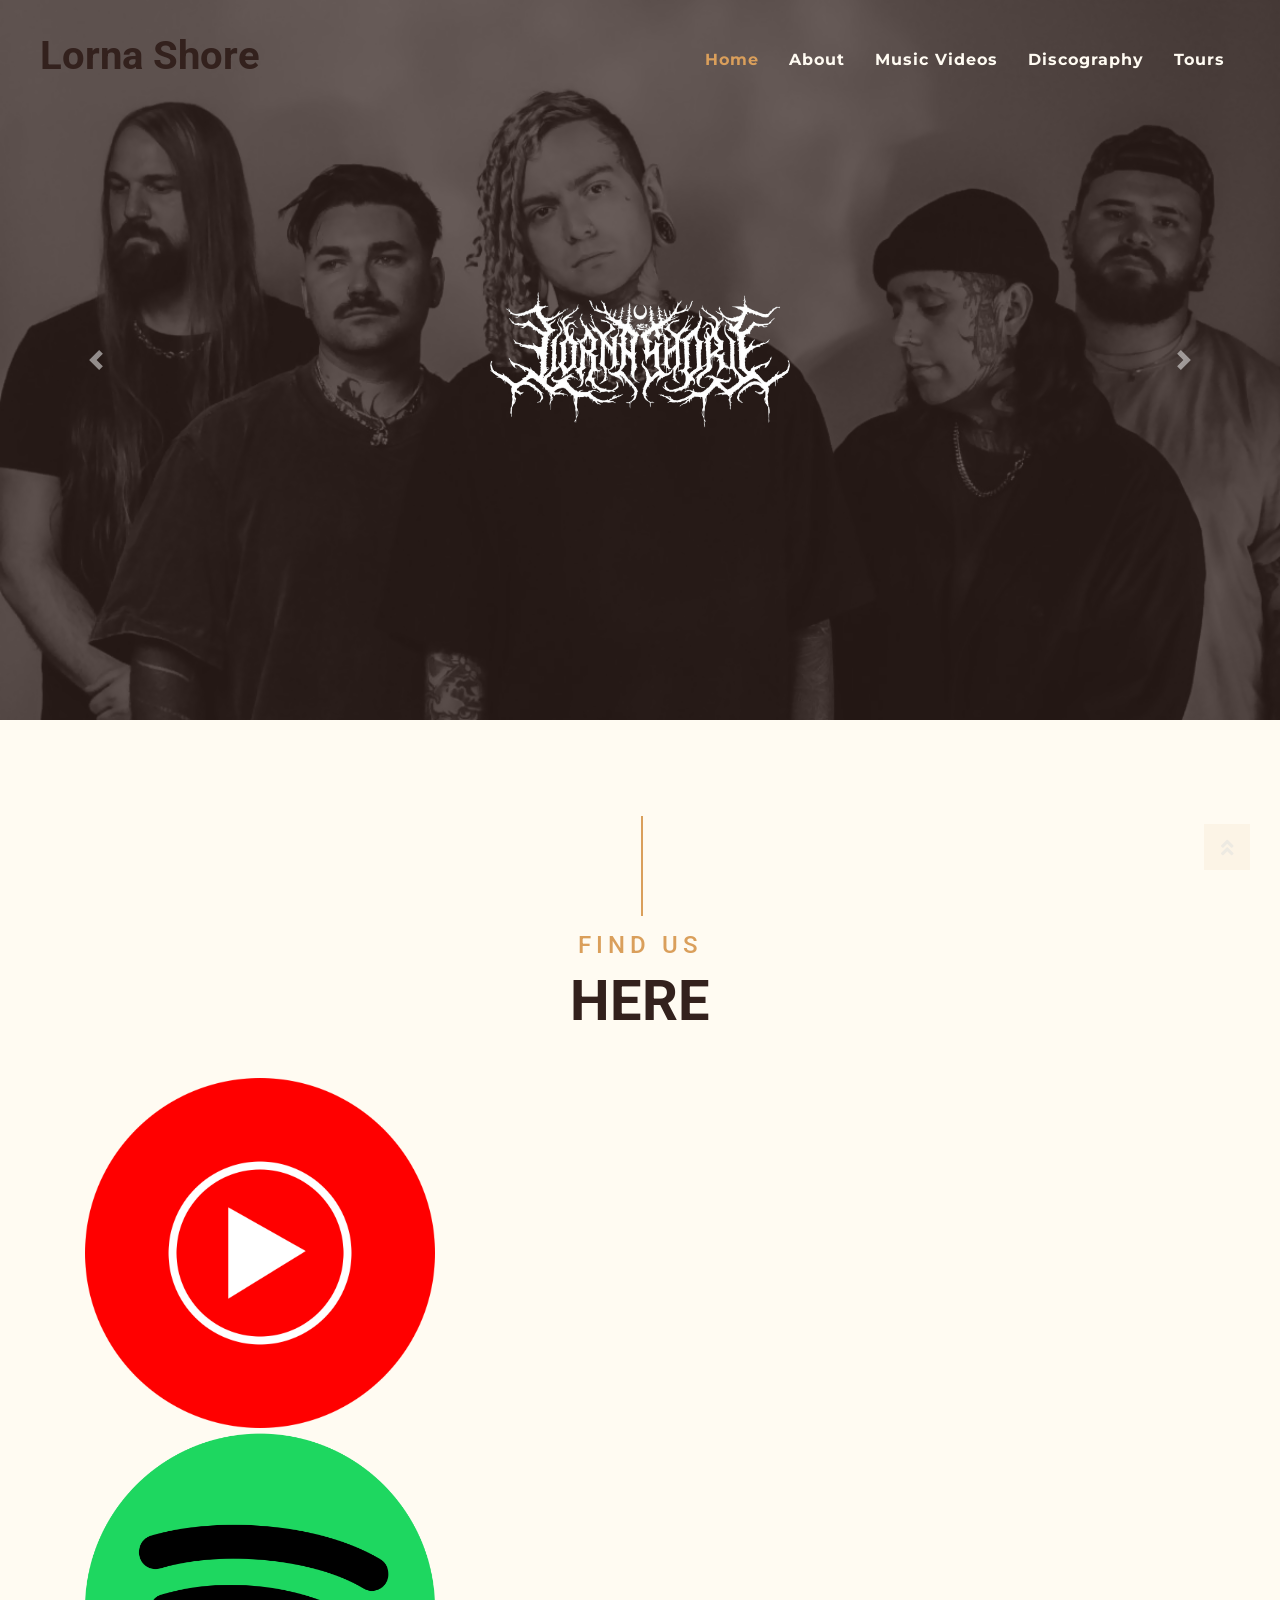
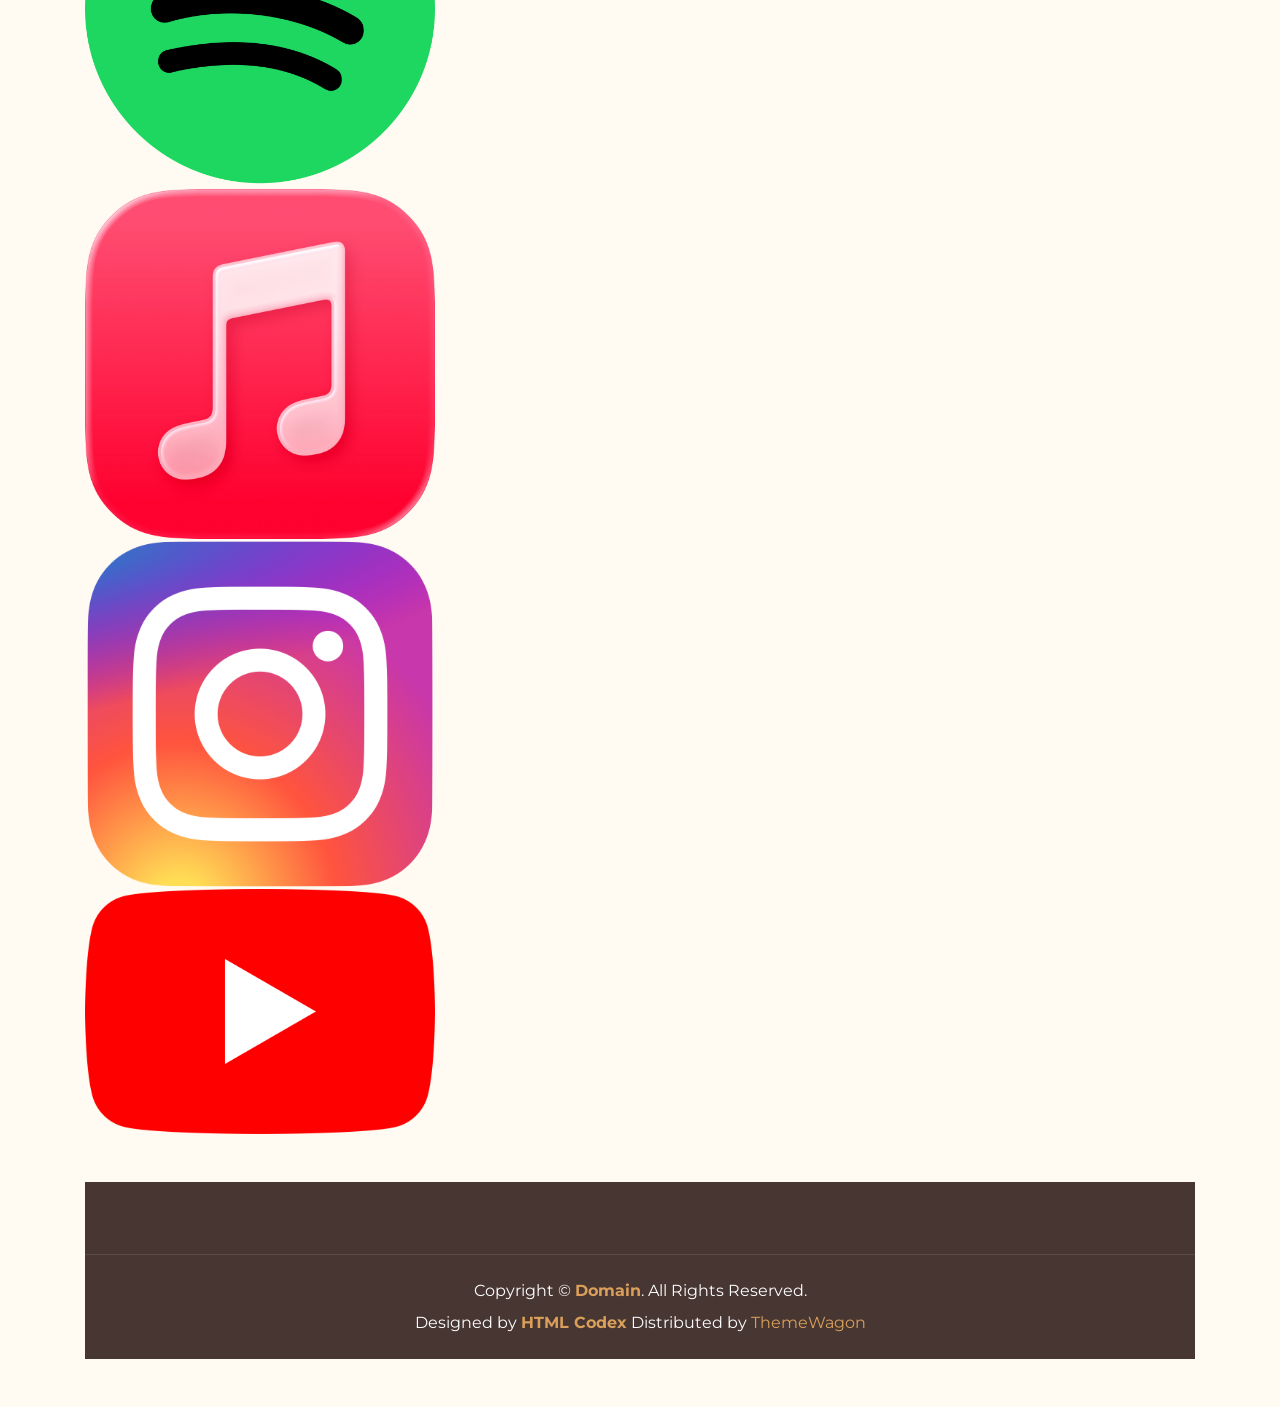
==== wd195-03bandwebsite/Koppee-v1.0.0/index.html @ e4ce69a0 "hi" ====
<!DOCTYPE html>
<html lang="en">

<head>
    <meta charset="utf-8">
    <title>LORNA SHORE - Home Page</title>
    <meta content="width=device-width, initial-scale=1.0" name="viewport">

    <link href="img/favicon.ico" rel="icon">

    <link href="https://fonts.googleapis.com/css2?family=Montserrat:wght@200;400&family=Roboto:wght@400;500;700&display=swap" rel="stylesheet"> 

    <link href="https://cdnjs.cloudflare.com/ajax/libs/font-awesome/5.10.0/css/all.min.css" rel="stylesheet">

    <link href="lib/owlcarousel/assets/owl.carousel.min.css" rel="stylesheet">
    <link href="lib/tempusdominus/css/tempusdominus-bootstrap-4.min.css" rel="stylesheet" />

    <link href="css/style.min.css" rel="stylesheet">
</head>

<body>
    <!-- Navbar Start -->
    <div class="container-fluid p-0 nav-bar">
        <nav class="navbar navbar-expand-lg bg-none navbar-dark py-3">
            <a href="index.html" class="navbar-brand px-lg-4 m-0">
                <h1 img src="img/lorna-logo-w.png">Lorna Shore</h1>
            </a>
            <button type="button" class="navbar-toggler" data-toggle="collapse" data-target="#navbarCollapse">
                <span class="navbar-toggler-icon"></span>
            </button>
            <div class="collapse navbar-collapse justify-content-between" id="navbarCollapse">
                <div class="navbar-nav ml-auto p-4">
                    <a href="index.html" class="nav-item nav-link active">Home</a>
                    <a href="about.html" class="nav-item nav-link">About</a>
                    <a href="music-videos.html" class="nav-item nav-link">Music Videos</a>
                    <a href="Discography.html" class="nav-item nav-link">Discography</a>
                    <a href="tours.html" class="nav-item nav-link">Tours</a>
                </div>
            </div>
        </nav>
    </div>

    <div class="container-fluid p-0 mb-5">
        <div id="blog-carousel" class="carousel slide overlay-bottom" data-ride="carousel">
            <div class="carousel-inner">
                <div class="carousel-item active">
                    <img class="w-100" src="img/lornashore_2026.jpg" alt="Image">
                    <div class="carousel-caption d-flex flex-column align-items-center justify-content-center">
                        <img src="img/lorna-logo-w.png" width="300px" height="150px">
                    </div>
                </div>
                <div class="carousel-item">
                    <img class="w-100" src="img/ab6761610000e5eb00ad1e10da6ee2198170a95c.jpeg" alt="Image">
                    <div class="carousel-caption d-flex flex-column align-items-center justify-content-center">
                        <img src="img/lorna-logo-w.png" width="300px" height="150px">
                    </div>
                </div>
                <div class="carousel-item">
                    <img class="w-100" src="img/LornaShore-NickKarp-2022-7.webp" alt="Image">
                    <div class="carousel-caption d-flex flex-column align-items-center justify-content-center">
                        <img src="img/lorna-logo-w.png" width="300px" height="150px">
                    </div>
                </div>
            </div>
            <a class="carousel-control-prev" href="#blog-carousel" data-slide="prev">
                <span class="carousel-control-prev-icon"></span>
            </a>
            <a class="carousel-control-next" href="#blog-carousel" data-slide="next">
                <span class="carousel-control-next-icon"></span>
            </a>
        </div>
    </div>


    <div class="container-fluid py-5">
        <div class="container">
            <div class="section-title">
                <h4 class="text-primary text-uppercase" style="letter-spacing: 5px;">Find Us</h4>
                <h1 class="display-4">HERE</h1>
            </div>
            <div class="row">
                <div class="col-lg-4 py-5 py-lg-0" style="min-height: 500px;">
                    <img src="img/Youtube_Music_icon.svg.webp" class="img-fluid" alt="...">
                    <img src="img/Spotify_icon.svg.webp" class="img-fluid" alt="...">
                    <img src="img/Apple_Music_icon_iOS_26.svg" class="img-fluid" alt="...">
                    <img src="img/Instagram_logo_2016.svg.webp" class="img-fluid" alt="...">
                    <img src="img/YouTube_full-color_icon_(2017).svg.webp" class="img-fluid" alt="...">
                </div>
            </div>




    <div class="container-fluid footer text-white mt-5 pt-5 px-0 position-relative overlay-top">
        <div class="container-fluid text-center text-white border-top mt-4 py-4 px-sm-3 px-md-5" style="border-color: rgba(256, 256, 256, .1) !important;">
            <p class="mb-2 text-white">Copyright &copy; <a class="font-weight-bold" href="#">Domain</a>. All Rights Reserved.</a></p>
            <p class="m-0 text-white">Designed by <a class="font-weight-bold" href="https://htmlcodex.com">HTML Codex</a> Distributed by <a href="https://themewagon.com" target="_blank">ThemeWagon</a></a></p>
        </div>
    </div>


    <!-- Back to Top -->
    <a href="#" class="btn btn-lg btn-primary btn-lg-square back-to-top"><i class="fa fa-angle-double-up"></i></a>


    <!-- JavaScript Libraries -->
    <script src="https://code.jquery.com/jquery-3.4.1.min.js"></script>
    <script src="https://stackpath.bootstrapcdn.com/bootstrap/4.4.1/js/bootstrap.bundle.min.js"></script>
    <script src="lib/easing/easing.min.js"></script>
    <script src="lib/waypoints/waypoints.min.js"></script>
    <script src="lib/owlcarousel/owl.carousel.min.js"></script>
    <script src="lib/tempusdominus/js/moment.min.js"></script>
    <script src="lib/tempusdominus/js/moment-timezone.min.js"></script>
    <script src="lib/tempusdominus/js/tempusdominus-bootstrap-4.min.js"></script>

    <!-- Contact Javascript File -->
    <script src="mail/jqBootstrapValidation.min.js"></script>
    <script src="mail/contact.js"></script>

    <!-- Template Javascript -->
    <script src="js/main.js"></script>
</body>

</html>
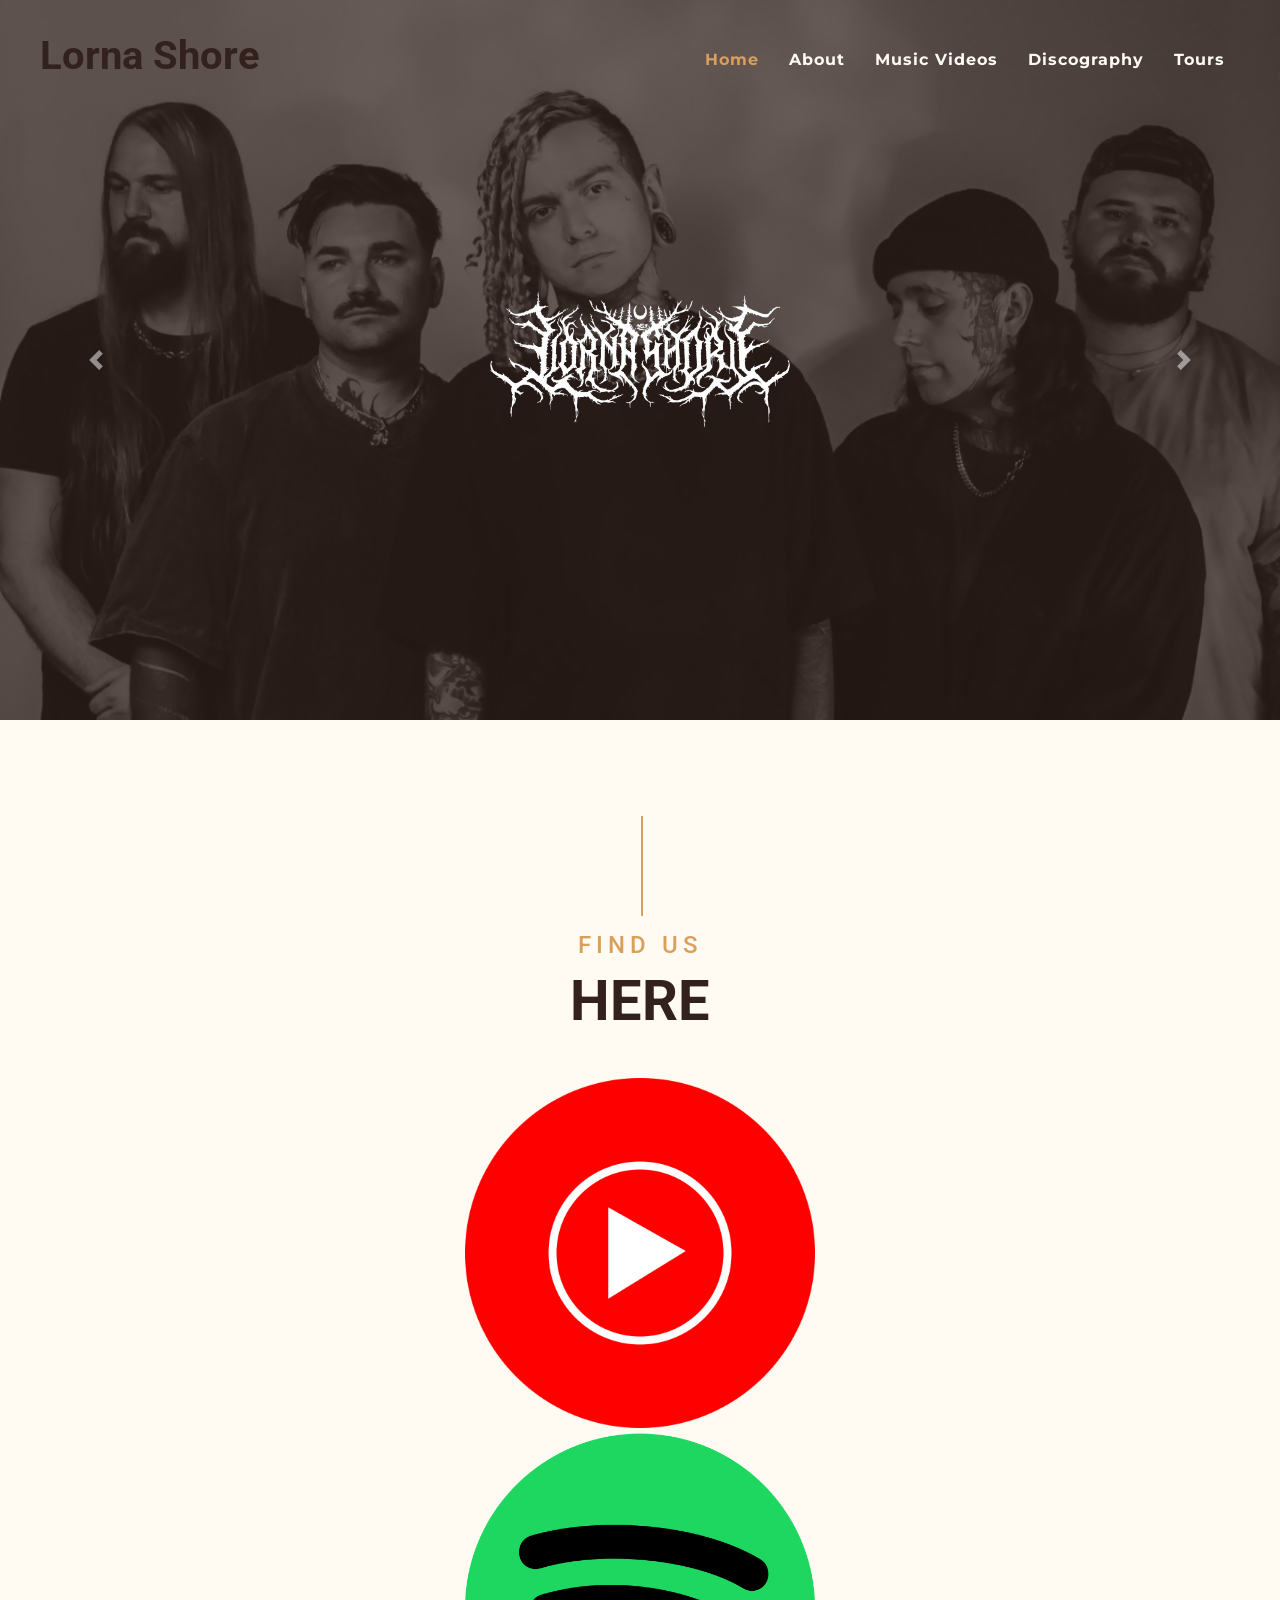
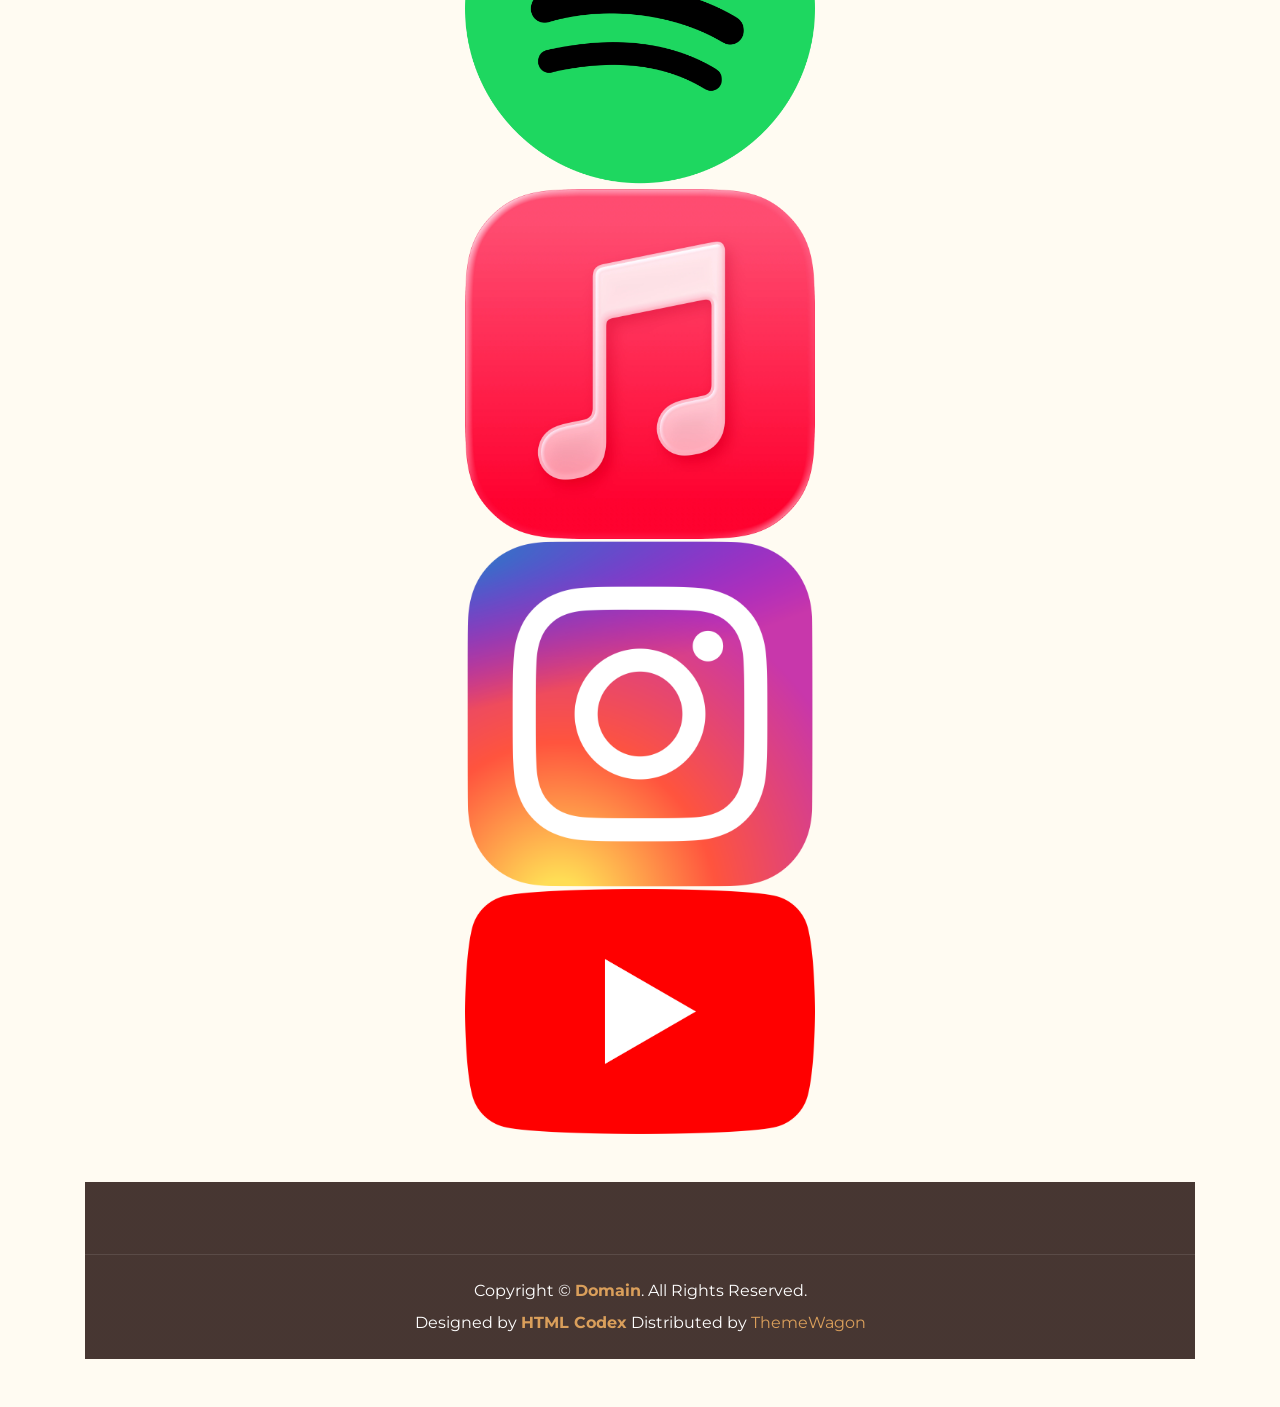
==== commit 54a52699: "hi" ====
--- a/wd195-03bandwebsite/Koppee-v1.0.0/index.html
+++ b/wd195-03bandwebsite/Koppee-v1.0.0/index.html
@@ -14,6 +14,8 @@
 
     <link href="lib/owlcarousel/assets/owl.carousel.min.css" rel="stylesheet">
     <link href="lib/tempusdominus/css/tempusdominus-bootstrap-4.min.css" rel="stylesheet" />
+
+    <link href="https://cdn.jsdelivr.net/npm/bootstrap@5.3.8/dist/css/bootstrap.min.css" rel="stylesheet" integrity="sha384-sRIl4kxILFvY47J16cr9ZwB07vP4J8+LH7qKQnuqkuIAvNWLzeN8tE5YBujZqJLB" crossorigin="anonymous">
 
     <link href="css/style.min.css" rel="stylesheet">
 </head>
@@ -78,13 +80,23 @@
                 <h4 class="text-primary text-uppercase" style="letter-spacing: 5px;">Find Us</h4>
                 <h1 class="display-4">HERE</h1>
             </div>
-            <div class="row">
+            <div class="row" style=" display: flex; justify-content: center;">
                 <div class="col-lg-4 py-5 py-lg-0" style="min-height: 500px;">
+                    <a href="https://music.youtube.com/@lornashore?si=yhqcvo5_cJZ1VcIS&drli=1">
                     <img src="img/Youtube_Music_icon.svg.webp" class="img-fluid" alt="...">
+                    </a>
+                    <a href="https://open.spotify.com/artist/6vXYoy8ouRVib302zxaxFF?si=p_48tiaKS92aE1n0-V45gQ">
                     <img src="img/Spotify_icon.svg.webp" class="img-fluid" alt="...">
+                    </a>
+                    <a href="https://music.apple.com/us/artist/lorna-shore/385220213">
                     <img src="img/Apple_Music_icon_iOS_26.svg" class="img-fluid" alt="...">
+                    </a>
+                    <a href="https://www.instagram.com/lornashore?utm_source=ig_web_button_share_sheet&psln=ZDNlZDc0MzIxNw==">
                     <img src="img/Instagram_logo_2016.svg.webp" class="img-fluid" alt="...">
+                    </a>
+                    <a href="https://www.youtube.com/channel/UC0nS0FSoouwc_Nm8g6DnH8w">
                     <img src="img/YouTube_full-color_icon_(2017).svg.webp" class="img-fluid" alt="...">
+                    </a>
                 </div>
             </div>
 
@@ -103,22 +115,7 @@
     <a href="#" class="btn btn-lg btn-primary btn-lg-square back-to-top"><i class="fa fa-angle-double-up"></i></a>
 
 
-    <!-- JavaScript Libraries -->
-    <script src="https://code.jquery.com/jquery-3.4.1.min.js"></script>
-    <script src="https://stackpath.bootstrapcdn.com/bootstrap/4.4.1/js/bootstrap.bundle.min.js"></script>
-    <script src="lib/easing/easing.min.js"></script>
-    <script src="lib/waypoints/waypoints.min.js"></script>
-    <script src="lib/owlcarousel/owl.carousel.min.js"></script>
-    <script src="lib/tempusdominus/js/moment.min.js"></script>
-    <script src="lib/tempusdominus/js/moment-timezone.min.js"></script>
-    <script src="lib/tempusdominus/js/tempusdominus-bootstrap-4.min.js"></script>
-
-    <!-- Contact Javascript File -->
-    <script src="mail/jqBootstrapValidation.min.js"></script>
-    <script src="mail/contact.js"></script>
-
-    <!-- Template Javascript -->
-    <script src="js/main.js"></script>
+    <script src="https://cdn.jsdelivr.net/npm/bootstrap@5.3.8/dist/js/bootstrap.bundle.min.js" integrity="sha384-FKyoEForCGlyvwx9Hj09JcYn3nv7wiPVlz7YYwJrWVcXK/BmnVDxM+D2scQbITxI" crossorigin="anonymous"></script>
 </body>
 
 </html>
